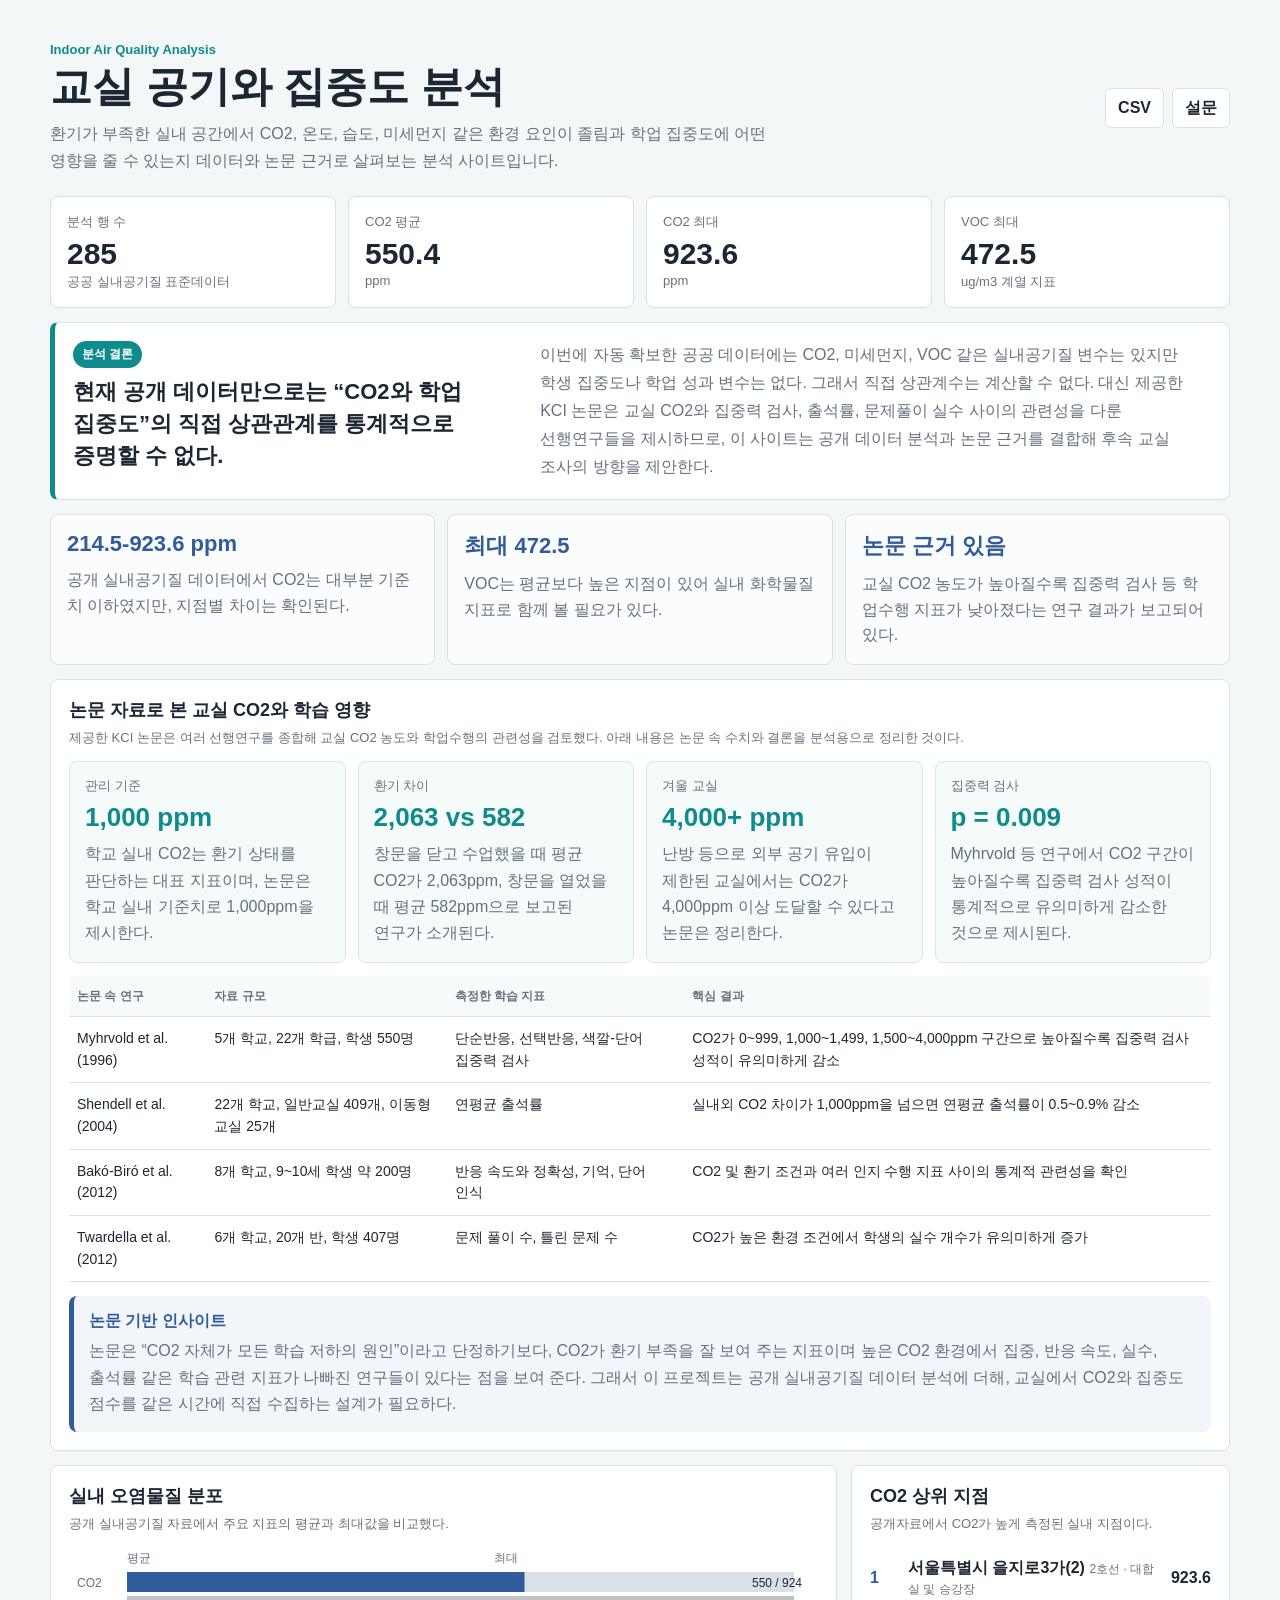
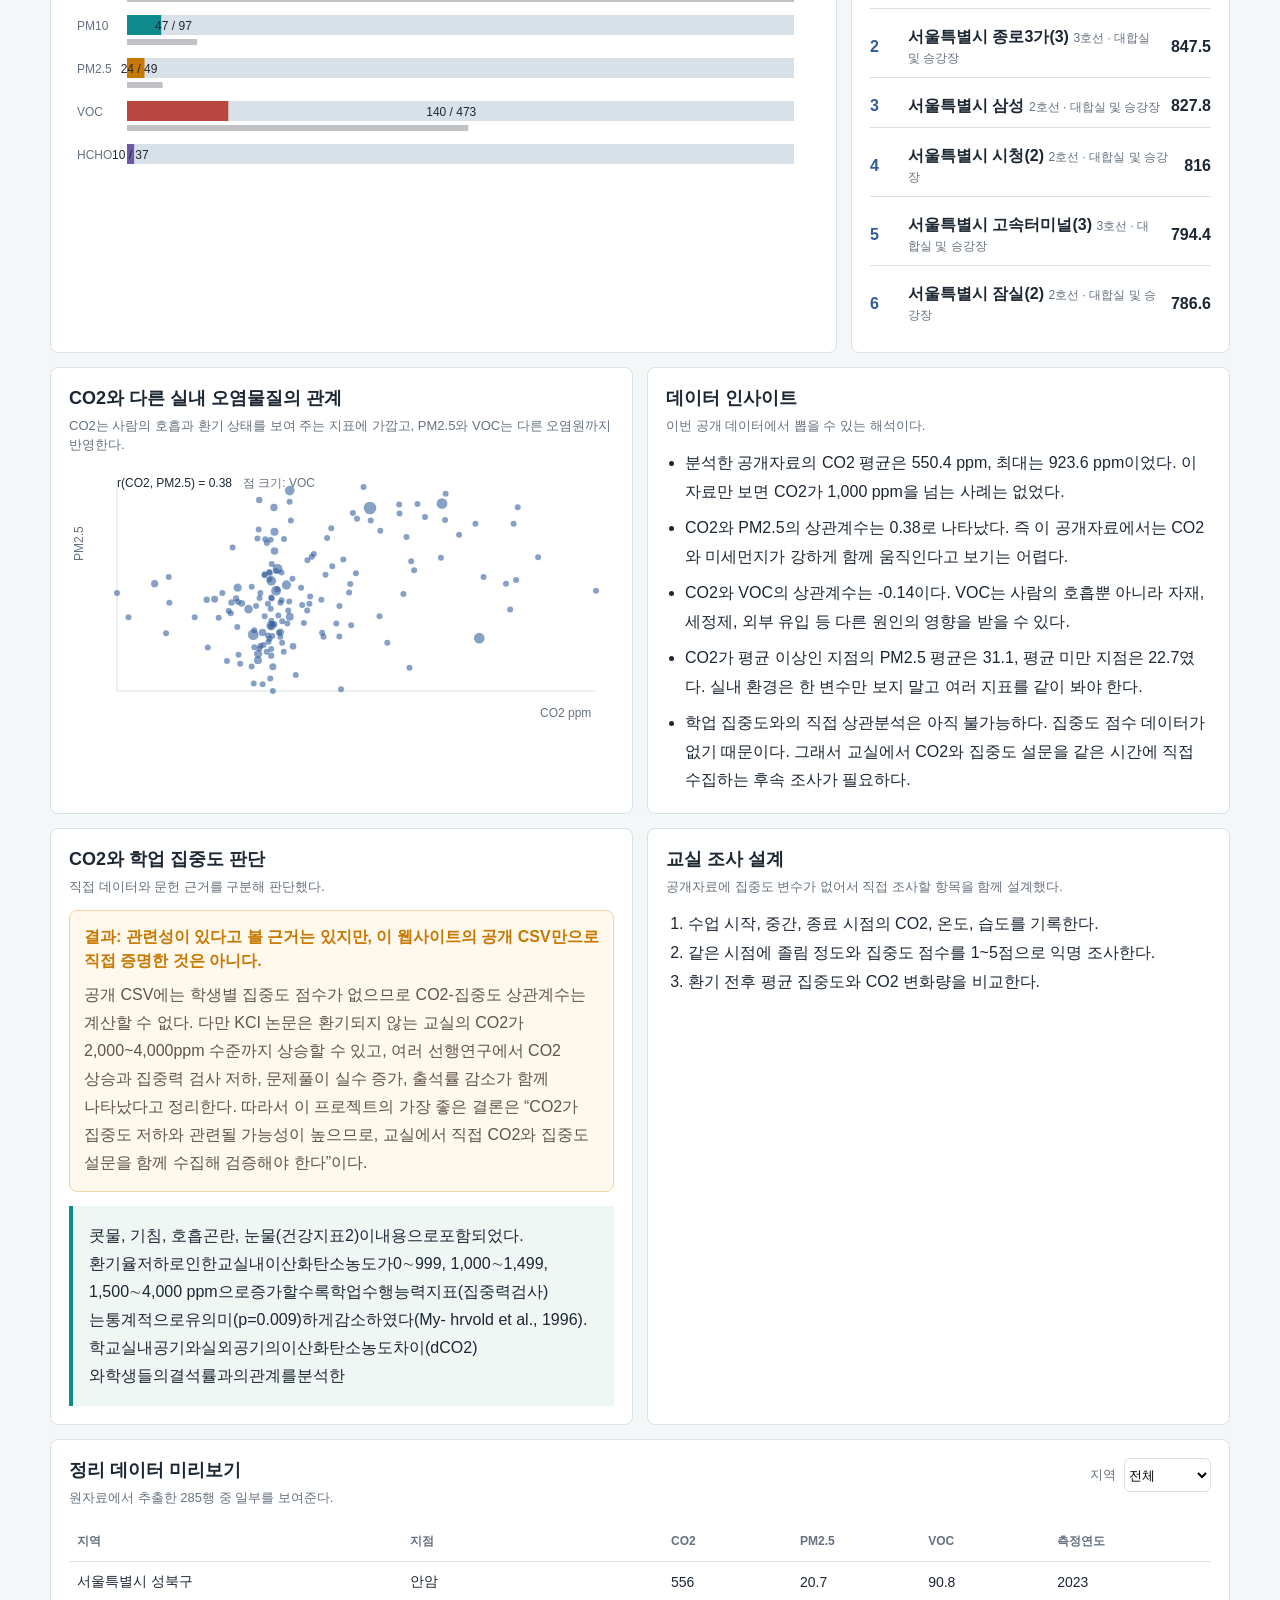
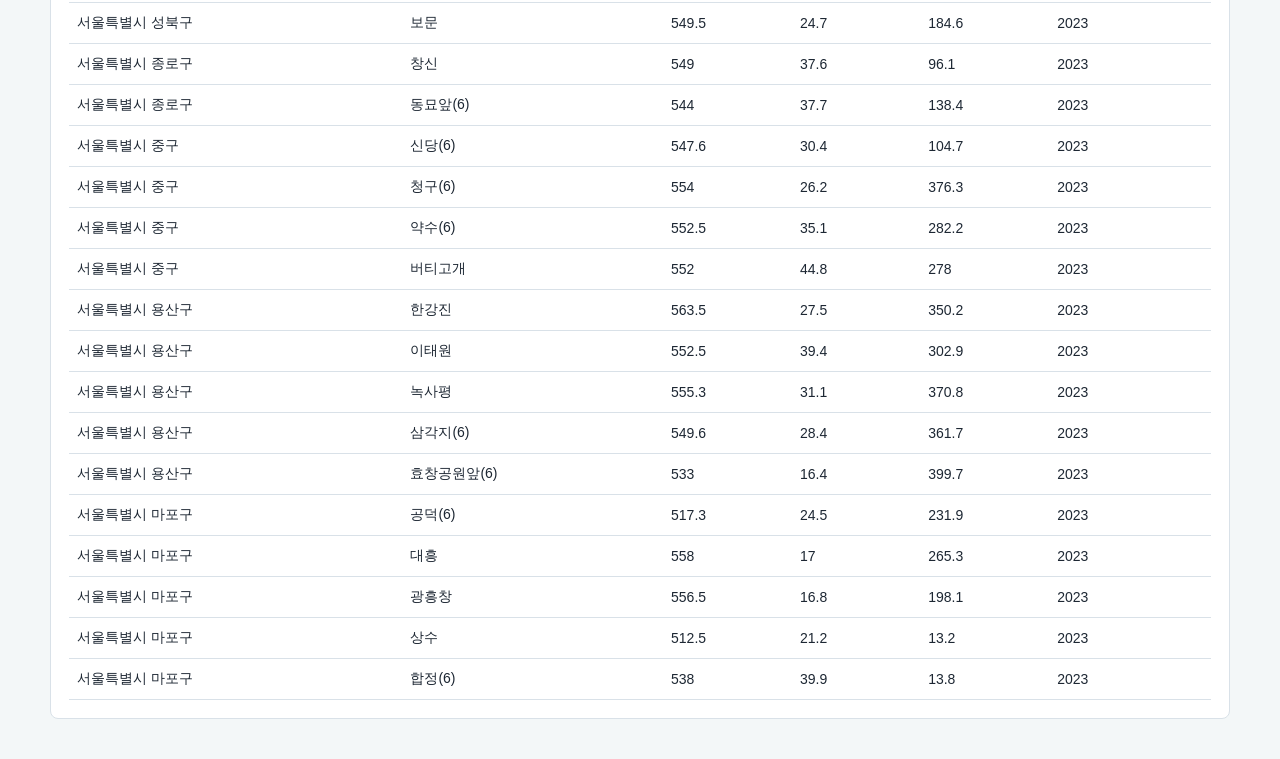
==== site/index.html @ b3fd8d0a "Initial classroom CO2 analysis site" ====
<!doctype html>
<html lang="ko">
<head>
  <meta charset="utf-8">
  <meta name="viewport" content="width=device-width, initial-scale=1">
  <title>교실 공기와 집중도 분석</title>
  <link rel="stylesheet" href="./styles.css">
</head>
<body>
  <main class="shell">
    <header class="topbar">
      <div>
        <p class="eyebrow">Indoor Air Quality Analysis</p>
        <h1>교실 공기와 집중도 분석</h1>
        <p class="lead">환기가 부족한 실내 공간에서 CO2, 온도, 습도, 미세먼지 같은 환경 요인이 졸림과 학업 집중도에 어떤 영향을 줄 수 있는지 데이터와 논문 근거로 살펴보는 분석 사이트입니다.</p>
      </div>
      <div class="actions" aria-label="자료 링크">
        <a class="icon-link" href="../data/processed/indoor_air_quality_subway_standard.csv" download title="정리 CSV 다운로드">CSV</a>
        <a class="icon-link" href="../data/processed/classroom_focus_survey_template.csv" download title="교실 조사 양식 다운로드">설문</a>
      </div>
    </header>

    <section class="summary-grid" aria-label="핵심 지표">
      <article class="metric">
        <span>분석 행 수</span>
        <strong id="rowCount">-</strong>
        <small>공공 실내공기질 표준데이터</small>
      </article>
      <article class="metric">
        <span>CO2 평균</span>
        <strong id="co2Mean">-</strong>
        <small>ppm</small>
      </article>
      <article class="metric">
        <span>CO2 최대</span>
        <strong id="co2Max">-</strong>
        <small>ppm</small>
      </article>
      <article class="metric">
        <span>VOC 최대</span>
        <strong id="vocMax">-</strong>
        <small>ug/m3 계열 지표</small>
      </article>
    </section>

    <section class="result-panel">
      <div>
        <span class="tag">분석 결론</span>
        <h2>현재 공개 데이터만으로는 “CO2와 학업 집중도”의 직접 상관관계를 통계적으로 증명할 수 없다.</h2>
      </div>
      <p>이번에 자동 확보한 공공 데이터에는 CO2, 미세먼지, VOC 같은 실내공기질 변수는 있지만 학생 집중도나 학업 성과 변수는 없다. 그래서 직접 상관계수는 계산할 수 없다. 대신 제공한 KCI 논문은 교실 CO2와 집중력 검사, 출석률, 문제풀이 실수 사이의 관련성을 다룬 선행연구들을 제시하므로, 이 사이트는 공개 데이터 분석과 논문 근거를 결합해 후속 교실 조사의 방향을 제안한다.</p>
    </section>

    <section class="insight-grid" aria-label="분석 인사이트">
      <article>
        <strong id="co2RangeInsight">-</strong>
        <span>공개 실내공기질 데이터에서 CO2는 대부분 기준치 이하였지만, 지점별 차이는 확인된다.</span>
      </article>
      <article>
        <strong id="vocInsight">-</strong>
        <span>VOC는 평균보다 높은 지점이 있어 실내 화학물질 지표로 함께 볼 필요가 있다.</span>
      </article>
      <article>
        <strong id="paperInsight">논문 근거 있음</strong>
        <span>교실 CO2 농도가 높아질수록 집중력 검사 등 학업수행 지표가 낮아졌다는 연구 결과가 보고되어 있다.</span>
      </article>
    </section>

    <section class="paper-panel">
      <div class="panel-head">
        <div>
          <h2>논문 자료로 본 교실 CO2와 학습 영향</h2>
          <p>제공한 KCI 논문은 여러 선행연구를 종합해 교실 CO2 농도와 학업수행의 관련성을 검토했다. 아래 내용은 논문 속 수치와 결론을 분석용으로 정리한 것이다.</p>
        </div>
      </div>
      <div class="paper-facts">
        <article>
          <span>관리 기준</span>
          <strong>1,000 ppm</strong>
          <p>학교 실내 CO2는 환기 상태를 판단하는 대표 지표이며, 논문은 학교 실내 기준치로 1,000ppm을 제시한다.</p>
        </article>
        <article>
          <span>환기 차이</span>
          <strong>2,063 vs 582</strong>
          <p>창문을 닫고 수업했을 때 평균 CO2가 2,063ppm, 창문을 열었을 때 평균 582ppm으로 보고된 연구가 소개된다.</p>
        </article>
        <article>
          <span>겨울 교실</span>
          <strong>4,000+ ppm</strong>
          <p>난방 등으로 외부 공기 유입이 제한된 교실에서는 CO2가 4,000ppm 이상 도달할 수 있다고 논문은 정리한다.</p>
        </article>
        <article>
          <span>집중력 검사</span>
          <strong>p = 0.009</strong>
          <p>Myhrvold 등 연구에서 CO2 구간이 높아질수록 집중력 검사 성적이 통계적으로 유의미하게 감소한 것으로 제시된다.</p>
        </article>
      </div>
      <div class="study-table-wrap">
        <table class="study-table">
          <thead>
            <tr>
              <th>논문 속 연구</th>
              <th>자료 규모</th>
              <th>측정한 학습 지표</th>
              <th>핵심 결과</th>
            </tr>
          </thead>
          <tbody>
            <tr>
              <td>Myhrvold et al. (1996)</td>
              <td>5개 학교, 22개 학급, 학생 550명</td>
              <td>단순반응, 선택반응, 색깔-단어 집중력 검사</td>
              <td>CO2가 0~999, 1,000~1,499, 1,500~4,000ppm 구간으로 높아질수록 집중력 검사 성적이 유의미하게 감소</td>
            </tr>
            <tr>
              <td>Shendell et al. (2004)</td>
              <td>22개 학교, 일반교실 409개, 이동형 교실 25개</td>
              <td>연평균 출석률</td>
              <td>실내외 CO2 차이가 1,000ppm을 넘으면 연평균 출석률이 0.5~0.9% 감소</td>
            </tr>
            <tr>
              <td>Bakó-Biró et al. (2012)</td>
              <td>8개 학교, 9~10세 학생 약 200명</td>
              <td>반응 속도와 정확성, 기억, 단어 인식</td>
              <td>CO2 및 환기 조건과 여러 인지 수행 지표 사이의 통계적 관련성을 확인</td>
            </tr>
            <tr>
              <td>Twardella et al. (2012)</td>
              <td>6개 학교, 20개 반, 학생 407명</td>
              <td>문제 풀이 수, 틀린 문제 수</td>
              <td>CO2가 높은 환경 조건에서 학생의 실수 개수가 유의미하게 증가</td>
            </tr>
          </tbody>
        </table>
      </div>
      <div class="paper-takeaway">
        <strong>논문 기반 인사이트</strong>
        <p>논문은 “CO2 자체가 모든 학습 저하의 원인”이라고 단정하기보다, CO2가 환기 부족을 잘 보여 주는 지표이며 높은 CO2 환경에서 집중, 반응 속도, 실수, 출석률 같은 학습 관련 지표가 나빠진 연구들이 있다는 점을 보여 준다. 그래서 이 프로젝트는 공개 실내공기질 데이터 분석에 더해, 교실에서 CO2와 집중도 점수를 같은 시간에 직접 수집하는 설계가 필요하다.</p>
      </div>
    </section>

    <section class="layout">
      <article class="panel wide">
        <div class="panel-head">
          <div>
            <h2>실내 오염물질 분포</h2>
            <p>공개 실내공기질 자료에서 주요 지표의 평균과 최대값을 비교했다.</p>
          </div>
        </div>
        <canvas id="pollutantChart" height="220" aria-label="오염물질 막대그래프"></canvas>
      </article>

      <article class="panel">
        <div class="panel-head">
          <div>
            <h2>CO2 상위 지점</h2>
            <p>공개자료에서 CO2가 높게 측정된 실내 지점이다.</p>
          </div>
        </div>
        <div id="topCo2List" class="rank-list"></div>
      </article>
    </section>

    <section class="layout">
      <article class="panel wide">
        <div class="panel-head">
          <div>
            <h2>CO2와 다른 실내 오염물질의 관계</h2>
            <p>CO2는 사람의 호흡과 환기 상태를 보여 주는 지표에 가깝고, PM2.5와 VOC는 다른 오염원까지 반영한다.</p>
          </div>
        </div>
        <canvas id="scatterChart" height="260" aria-label="CO2와 오염물질 산점도"></canvas>
      </article>

      <article class="panel">
        <div class="panel-head">
          <div>
            <h2>데이터 인사이트</h2>
            <p>이번 공개 데이터에서 뽑을 수 있는 해석이다.</p>
          </div>
        </div>
        <ul class="insights" id="insightList"></ul>
      </article>
    </section>

    <section class="layout">
      <article class="panel">
        <div class="panel-head">
          <div>
            <h2>CO2와 학업 집중도 판단</h2>
            <p>직접 데이터와 문헌 근거를 구분해 판단했다.</p>
          </div>
        </div>
        <div class="verdict">
          <strong>결과: 관련성이 있다고 볼 근거는 있지만, 이 웹사이트의 공개 CSV만으로 직접 증명한 것은 아니다.</strong>
          <p>공개 CSV에는 학생별 집중도 점수가 없으므로 CO2-집중도 상관계수는 계산할 수 없다. 다만 KCI 논문은 환기되지 않는 교실의 CO2가 2,000~4,000ppm 수준까지 상승할 수 있고, 여러 선행연구에서 CO2 상승과 집중력 검사 저하, 문제풀이 실수 증가, 출석률 감소가 함께 나타났다고 정리한다. 따라서 이 프로젝트의 가장 좋은 결론은 “CO2가 집중도 저하와 관련될 가능성이 높으므로, 교실에서 직접 CO2와 집중도 설문을 함께 수집해 검증해야 한다”이다.</p>
        </div>
        <blockquote id="paperQuote"></blockquote>
      </article>

      <article class="panel">
        <div class="panel-head">
          <div>
            <h2>교실 조사 설계</h2>
            <p>공개자료에 집중도 변수가 없어서 직접 조사할 항목을 함께 설계했다.</p>
          </div>
        </div>
        <ol class="steps">
          <li>수업 시작, 중간, 종료 시점의 CO2, 온도, 습도를 기록한다.</li>
          <li>같은 시점에 졸림 정도와 집중도 점수를 1~5점으로 익명 조사한다.</li>
          <li>환기 전후 평균 집중도와 CO2 변화량을 비교한다.</li>
        </ol>
      </article>
    </section>

    <section class="panel table-panel">
      <div class="panel-head">
        <div>
          <h2>정리 데이터 미리보기</h2>
          <p>원자료에서 추출한 285행 중 일부를 보여준다.</p>
        </div>
        <label class="filter">
          <span>지역</span>
          <select id="provinceFilter"></select>
        </label>
      </div>
      <div class="table-wrap">
        <table>
          <thead>
            <tr>
              <th>지역</th>
              <th>지점</th>
              <th>CO2</th>
              <th>PM2.5</th>
              <th>VOC</th>
              <th>측정연도</th>
            </tr>
          </thead>
          <tbody id="dataTable"></tbody>
        </table>
      </div>
    </section>
  </main>
  <script src="./data.js"></script>
  <script src="./app.js"></script>
</body>
</html>
---- site/styles.css ----
:root {
  --ink: #1d2733;
  --muted: #66717f;
  --line: #d9e1e8;
  --surface: #ffffff;
  --wash: #f3f7f8;
  --teal: #0f8b8d;
  --blue: #315c9b;
  --amber: #c77800;
  --red: #b9463f;
}

* {
  box-sizing: border-box;
}

body {
  margin: 0;
  color: var(--ink);
  background: var(--wash);
  font-family: "Malgun Gothic", "Segoe UI", sans-serif;
}

.shell {
  width: min(1180px, calc(100% - 32px));
  margin: 0 auto;
  padding: 24px 0 40px;
}

.topbar {
  display: flex;
  align-items: center;
  justify-content: space-between;
  gap: 20px;
  padding: 18px 0 22px;
}

.eyebrow {
  margin: 0 0 6px;
  color: var(--teal);
  font-size: 13px;
  font-weight: 700;
}

h1, h2, p {
  margin: 0;
}

h1 {
  font-size: clamp(28px, 4vw, 42px);
  line-height: 1.15;
}

h2 {
  font-size: 18px;
}

.lead {
  max-width: 760px;
  margin-top: 10px;
  color: var(--muted);
  line-height: 1.65;
  word-break: keep-all;
}

.actions {
  display: flex;
  gap: 8px;
}

.icon-link {
  display: inline-grid;
  place-items: center;
  min-width: 54px;
  height: 40px;
  padding: 0 12px;
  border: 1px solid var(--line);
  border-radius: 6px;
  color: var(--ink);
  background: var(--surface);
  text-decoration: none;
  font-weight: 700;
}

.summary-grid {
  display: grid;
  grid-template-columns: repeat(4, minmax(0, 1fr));
  gap: 12px;
}

.metric, .panel, .result-panel {
  border: 1px solid var(--line);
  border-radius: 8px;
  background: var(--surface);
}

.metric {
  padding: 16px;
}

.metric span, .metric small {
  display: block;
  color: var(--muted);
  font-size: 13px;
}

.metric strong {
  display: block;
  margin: 8px 0 4px;
  font-size: 30px;
  line-height: 1;
}

.result-panel {
  display: grid;
  grid-template-columns: minmax(280px, .8fr) minmax(0, 1.2fr);
  gap: 20px;
  margin-top: 14px;
  padding: 18px;
  border-left: 5px solid var(--teal);
}

.result-panel h2 {
  margin-top: 8px;
  font-size: 22px;
  line-height: 1.45;
  word-break: keep-all;
}

.result-panel p {
  color: var(--muted);
  line-height: 1.75;
  word-break: keep-all;
}

.tag {
  display: inline-block;
  padding: 5px 9px;
  border-radius: 999px;
  color: #ffffff;
  background: var(--teal);
  font-size: 12px;
  font-weight: 700;
}

.insight-grid {
  display: grid;
  grid-template-columns: repeat(3, minmax(0, 1fr));
  gap: 12px;
  margin-top: 14px;
}

.insight-grid article {
  min-height: 126px;
  padding: 16px;
  border: 1px solid var(--line);
  border-radius: 8px;
  background: #fbfcfd;
}

.insight-grid strong {
  display: block;
  margin-bottom: 10px;
  color: var(--blue);
  font-size: 22px;
}

.insight-grid span {
  color: var(--muted);
  line-height: 1.6;
}

.paper-panel {
  margin-top: 14px;
  padding: 18px;
  border: 1px solid var(--line);
  border-radius: 8px;
  background: var(--surface);
}

.paper-facts {
  display: grid;
  grid-template-columns: repeat(4, minmax(0, 1fr));
  gap: 12px;
}

.paper-facts article {
  min-height: 170px;
  padding: 15px;
  border: 1px solid #d7e8e6;
  border-radius: 8px;
  background: #f5fbfa;
}

.paper-facts span {
  display: block;
  color: var(--muted);
  font-size: 13px;
}

.paper-facts strong {
  display: block;
  margin: 8px 0;
  color: var(--teal);
  font-size: 26px;
  line-height: 1.15;
}

.paper-facts p,
.paper-takeaway p {
  color: var(--muted);
  line-height: 1.65;
  word-break: keep-all;
}

.study-table-wrap {
  overflow-x: auto;
  margin-top: 14px;
}

.study-table {
  min-width: 860px;
}

.study-table th {
  background: #f7fafb;
}

.study-table td {
  vertical-align: top;
  line-height: 1.55;
  white-space: normal;
  word-break: keep-all;
}

.paper-takeaway {
  margin-top: 14px;
  padding: 15px;
  border-radius: 8px;
  border-left: 5px solid var(--blue);
  background: #f2f6fb;
}

.paper-takeaway strong {
  display: block;
  margin-bottom: 6px;
  color: var(--blue);
}

.layout {
  display: grid;
  grid-template-columns: minmax(0, 1.35fr) minmax(320px, 0.65fr);
  gap: 14px;
  margin-top: 14px;
}

.layout + .layout {
  grid-template-columns: repeat(2, minmax(0, 1fr));
}

.panel {
  padding: 18px;
}

.wide {
  min-height: 312px;
}

.panel-head {
  display: flex;
  align-items: start;
  justify-content: space-between;
  gap: 16px;
  margin-bottom: 14px;
}

.panel-head p {
  margin-top: 6px;
  color: var(--muted);
  font-size: 13px;
  line-height: 1.5;
}

canvas {
  width: 100%;
  max-width: 100%;
}

.rank-list {
  display: grid;
  gap: 8px;
}

.rank {
  display: grid;
  grid-template-columns: 28px 1fr auto;
  align-items: center;
  gap: 10px;
  padding: 10px 0;
  border-bottom: 1px solid var(--line);
}

.rank:last-child {
  border-bottom: 0;
}

.rank b {
  color: var(--blue);
}

.rank span {
  color: var(--muted);
  font-size: 12px;
}

blockquote {
  margin: 0;
  padding: 16px;
  border-left: 4px solid var(--teal);
  background: #eef7f4;
  line-height: 1.75;
  word-break: keep-all;
}

.steps {
  margin: 0;
  padding-left: 22px;
  line-height: 1.8;
}

.verdict {
  margin-bottom: 14px;
  padding: 14px;
  border-radius: 8px;
  background: #fff8ed;
  border: 1px solid #f0d3a9;
}

.verdict strong {
  display: block;
  margin-bottom: 8px;
  color: var(--amber);
  line-height: 1.5;
}

.verdict p {
  color: #5f5548;
  line-height: 1.75;
  word-break: keep-all;
}

.insights {
  margin: 0;
  padding-left: 19px;
  line-height: 1.78;
}

.insights li + li {
  margin-top: 8px;
}

.table-panel {
  margin-top: 14px;
}

.filter {
  display: flex;
  align-items: center;
  gap: 8px;
  color: var(--muted);
  font-size: 13px;
}

select {
  height: 34px;
  border: 1px solid var(--line);
  border-radius: 6px;
  background: white;
}

.table-wrap {
  overflow-x: auto;
}

table {
  width: 100%;
  border-collapse: collapse;
  font-size: 14px;
}

th, td {
  padding: 11px 8px;
  border-bottom: 1px solid var(--line);
  text-align: left;
  white-space: nowrap;
}

th {
  color: var(--muted);
  font-size: 12px;
}

@media (max-width: 860px) {
  .topbar {
    align-items: stretch;
    flex-direction: column;
  }

  .summary-grid, .layout, .layout + .layout, .result-panel, .insight-grid, .paper-facts {
    grid-template-columns: 1fr;
  }

  .panel-head {
    flex-direction: column;
  }
}
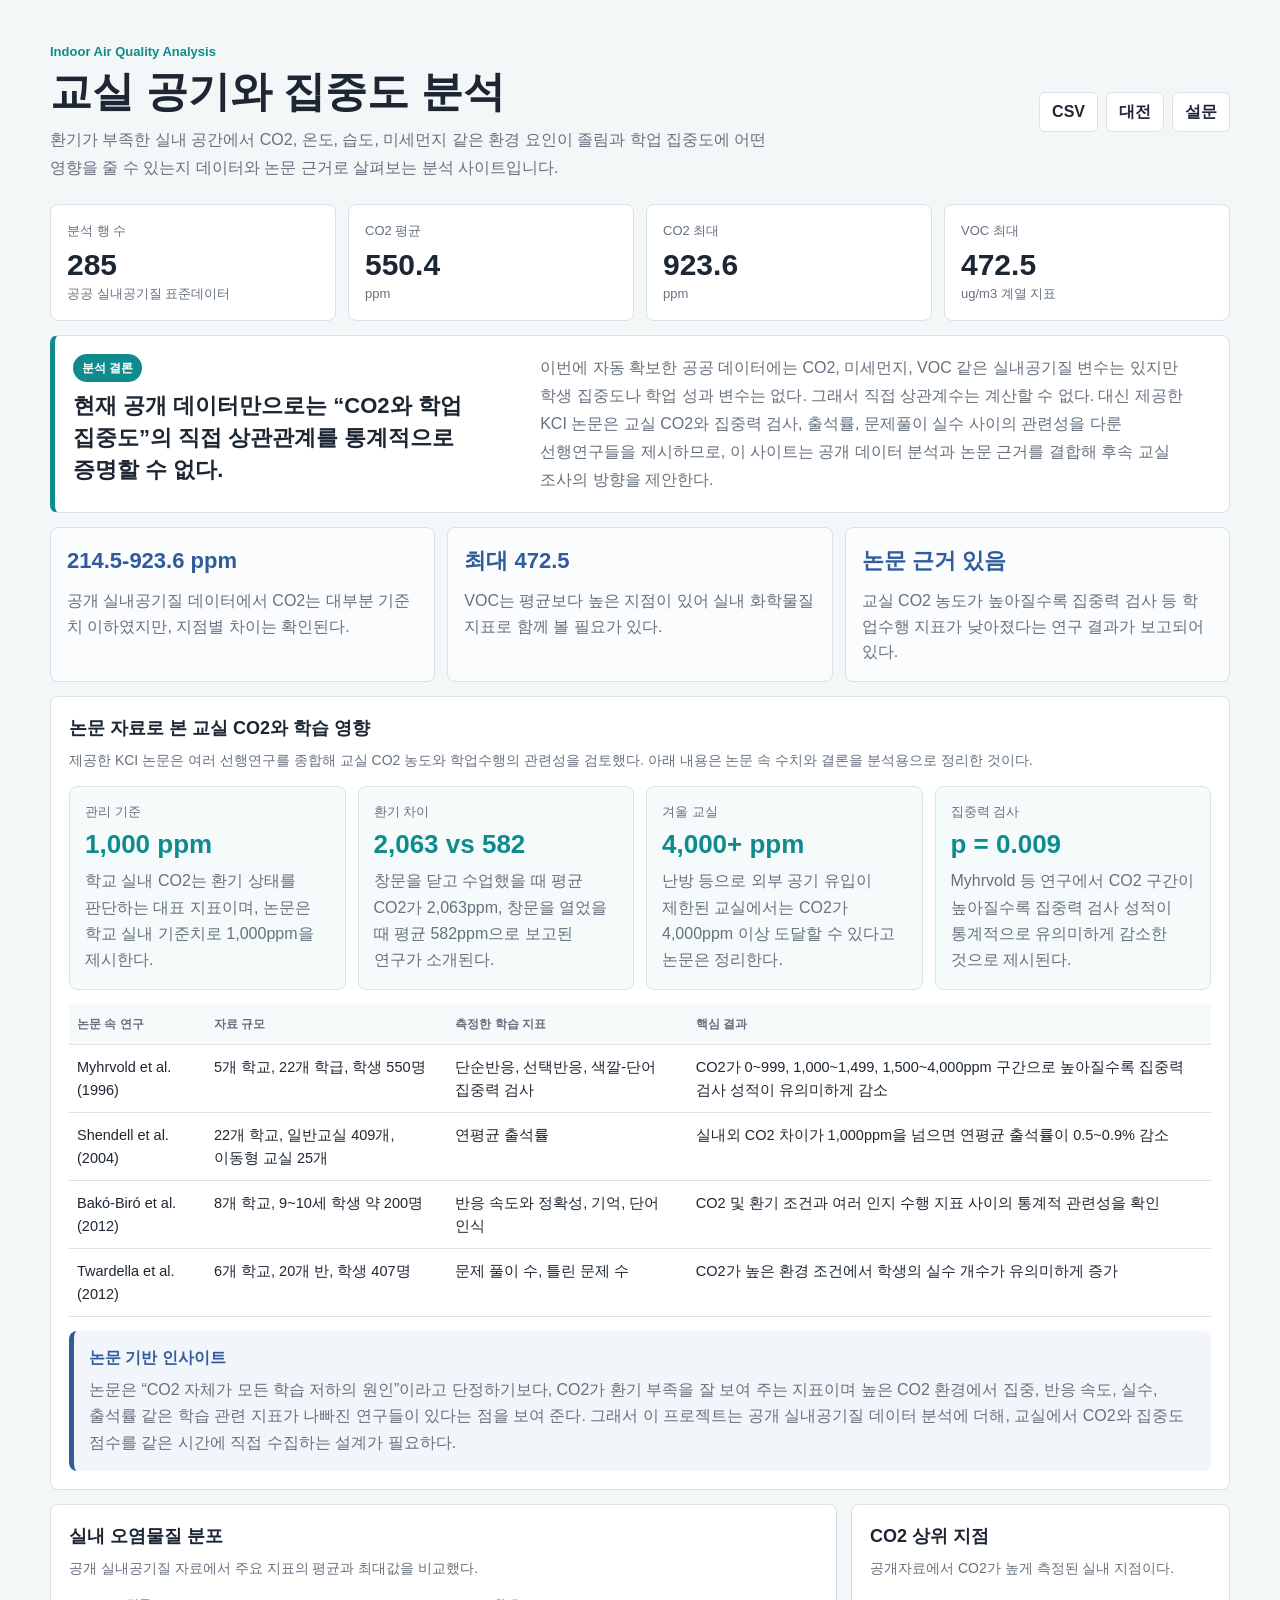
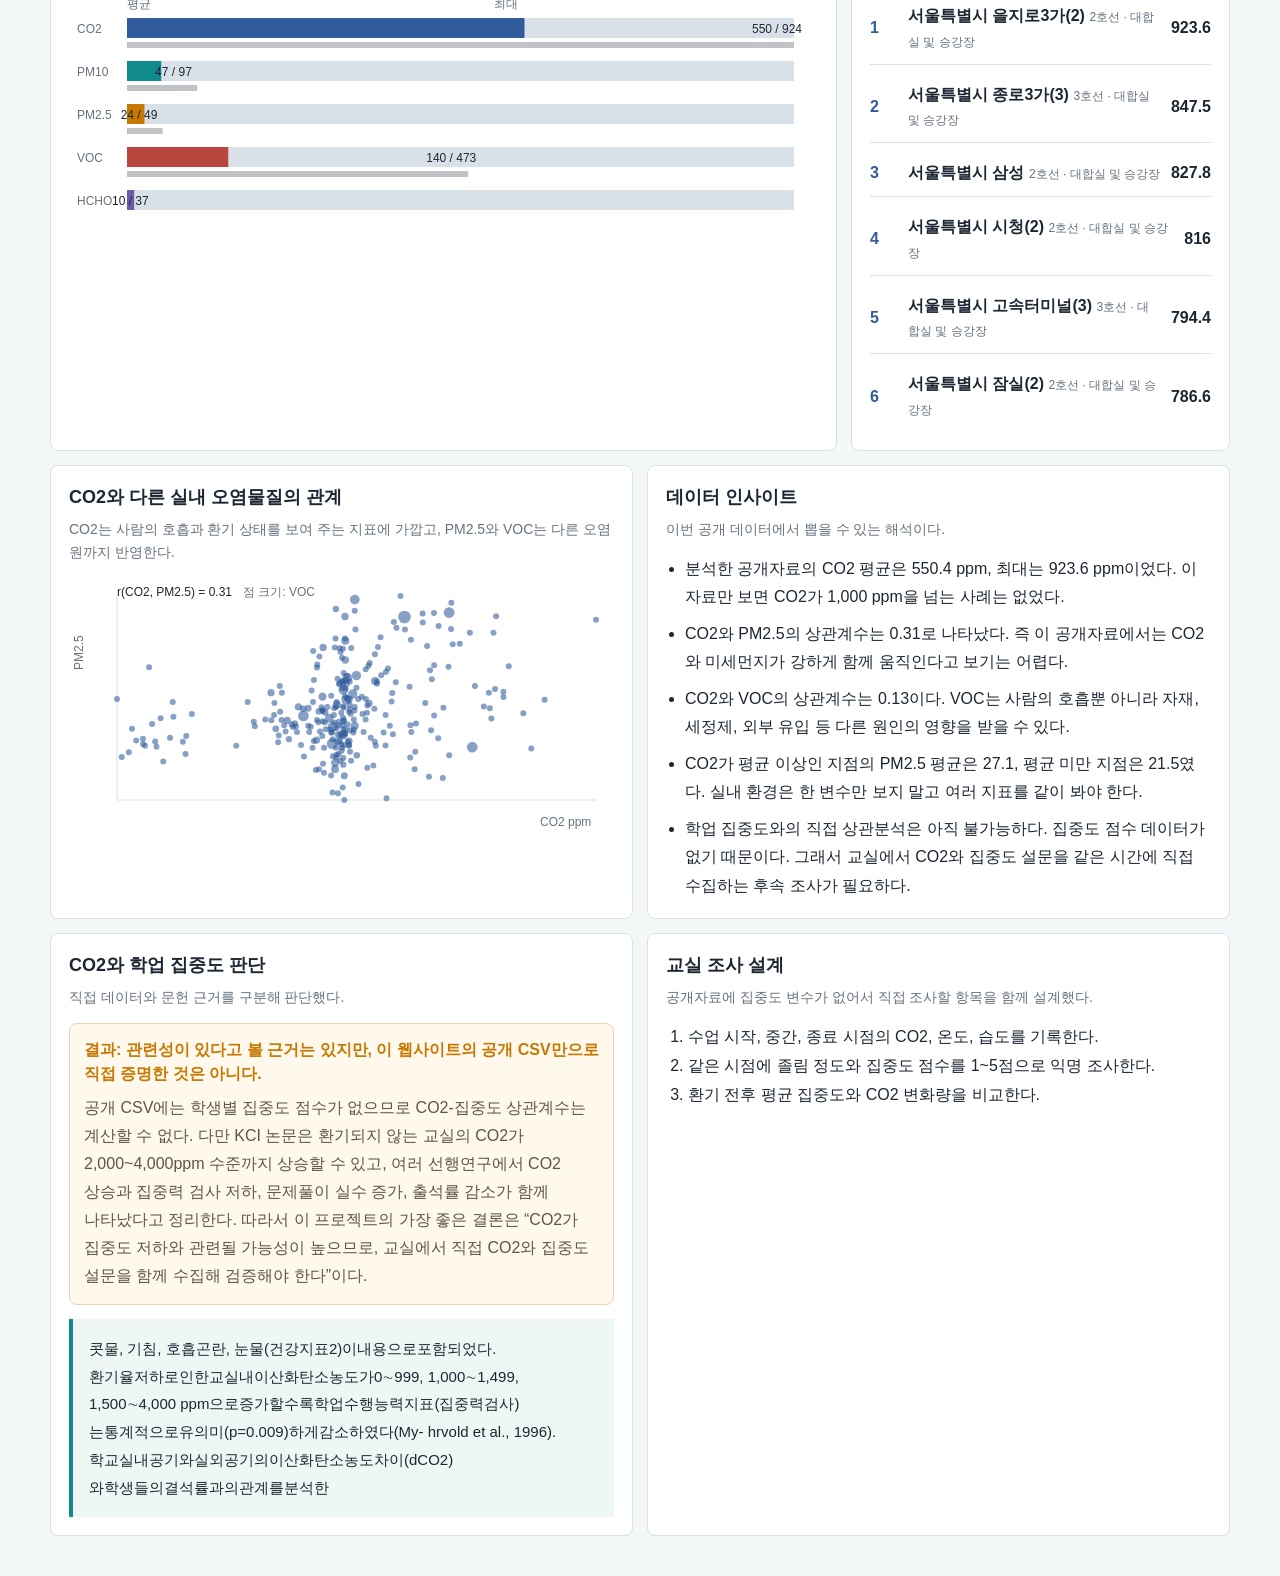
==== commit b83f9e68: "Remove data preview and add Daejeon dataset" ====
--- a/site/index.html
+++ b/site/index.html
@@ -16,6 +16,7 @@
       </div>
       <div class="actions" aria-label="자료 링크">
         <a class="icon-link" href="../data/processed/indoor_air_quality_subway_standard.csv" download title="정리 CSV 다운로드">CSV</a>
+        <a class="icon-link" href="../data/processed/daejeon_indoor_air_quality.csv" download title="대전 데이터 다운로드">대전</a>
         <a class="icon-link" href="../data/processed/classroom_focus_survey_template.csv" download title="교실 조사 양식 다운로드">설문</a>
       </div>
     </header>
@@ -213,33 +214,6 @@
       </article>
     </section>
 
-    <section class="panel table-panel">
-      <div class="panel-head">
-        <div>
-          <h2>정리 데이터 미리보기</h2>
-          <p>원자료에서 추출한 285행 중 일부를 보여준다.</p>
-        </div>
-        <label class="filter">
-          <span>지역</span>
-          <select id="provinceFilter"></select>
-        </label>
-      </div>
-      <div class="table-wrap">
-        <table>
-          <thead>
-            <tr>
-              <th>지역</th>
-              <th>지점</th>
-              <th>CO2</th>
-              <th>PM2.5</th>
-              <th>VOC</th>
-              <th>측정연도</th>
-            </tr>
-          </thead>
-          <tbody id="dataTable"></tbody>
-        </table>
-      </div>
-    </section>
   </main>
   <script src="./data.js"></script>
   <script src="./app.js"></script>
--- a/site/styles.css
+++ b/site/styles.css
@@ -18,7 +18,12 @@
   margin: 0;
   color: var(--ink);
   background: var(--wash);
-  font-family: "Malgun Gothic", "Segoe UI", sans-serif;
+  font-family: "Pretendard", "Noto Sans KR", "Apple SD Gothic Neo", "Malgun Gothic", "Segoe UI", Arial, sans-serif;
+  font-size: 16px;
+  line-height: 1.55;
+  letter-spacing: 0;
+  text-rendering: optimizeLegibility;
+  -webkit-font-smoothing: antialiased;
 }
 
 .shell {
@@ -49,17 +54,19 @@
 h1 {
   font-size: clamp(28px, 4vw, 42px);
   line-height: 1.15;
+  font-weight: 800;
 }
 
 h2 {
   font-size: 18px;
+  font-weight: 800;
 }
 
 .lead {
   max-width: 760px;
   margin-top: 10px;
   color: var(--muted);
-  line-height: 1.65;
+  line-height: 1.75;
   word-break: keep-all;
 }
 
@@ -277,8 +284,8 @@
 .panel-head p {
   margin-top: 6px;
   color: var(--muted);
-  font-size: 13px;
-  line-height: 1.5;
+  font-size: 14px;
+  line-height: 1.65;
 }
 
 canvas {
@@ -318,8 +325,9 @@
   padding: 16px;
   border-left: 4px solid var(--teal);
   background: #eef7f4;
-  line-height: 1.75;
-  word-break: keep-all;
+  line-height: 1.85;
+  word-break: keep-all;
+  font-size: 15px;
 }
 
 .steps {
@@ -385,7 +393,7 @@
 table {
   width: 100%;
   border-collapse: collapse;
-  font-size: 14px;
+  font-size: 14.5px;
 }
 
 th, td {
